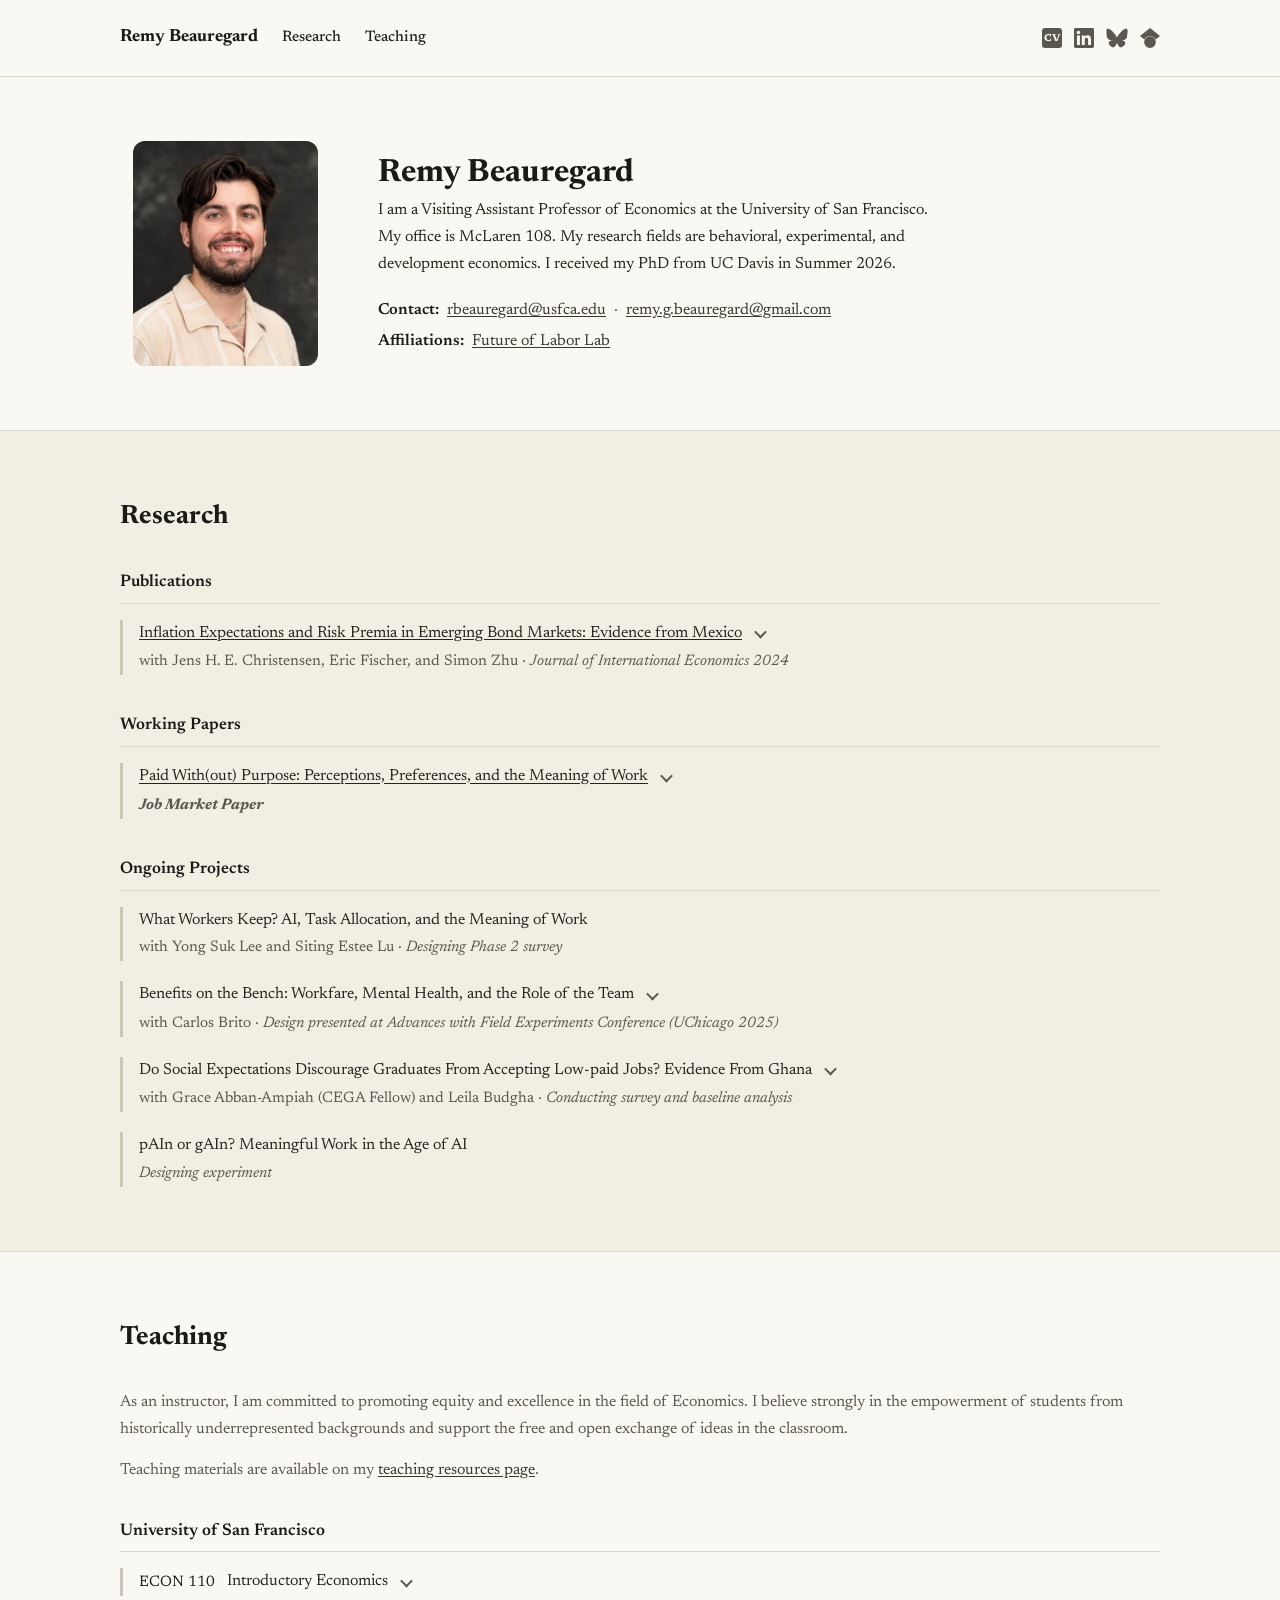
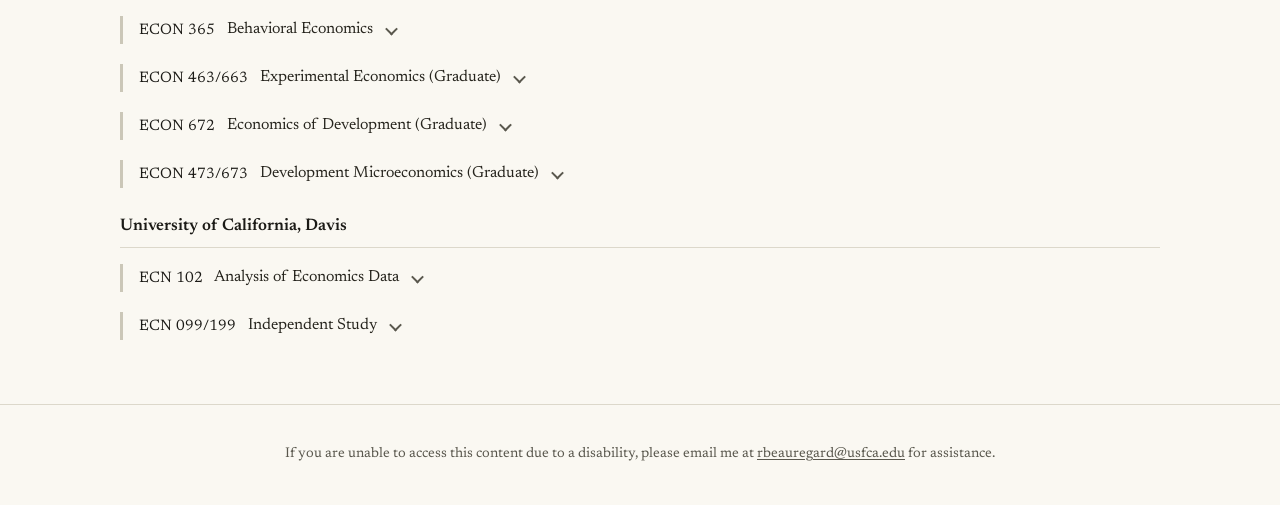
==== index.html @ 4b03357a "Update JMP title and abstract: Paid With(out) Purpose Co-Authored-By: Claude Opus 5.5 <noreply@anthr" ====
<!DOCTYPE html>
<html lang="en">
  <head>
    <meta charset="UTF-8" />
    <meta name="viewport" content="width=device-width, initial-scale=1.0" />
    <title>Remy Beauregard</title>
    <link rel="preconnect" href="https://fonts.googleapis.com" />
    <link rel="preconnect" href="https://fonts.gstatic.com" crossorigin />
    <link rel="stylesheet" href="https://fonts.googleapis.com/css2?family=Newsreader:ital,wght@0,300;0,400;0,500;0,600;0,700;1,400;1,500&display=swap" />
    <link rel="stylesheet" href="styles.css" />
    <link rel="icon" type="image/x-icon" href="Media/favicon.ico" />
    <link rel="icon" type="image/png" sizes="32x32" href="Media/favicon-32x32.png" />
    <link rel="icon" type="image/png" sizes="16x16" href="Media/favicon-16x16.png" />
    <link rel="apple-touch-icon" sizes="180x180" href="Media/apple-touch-icon.png" />
  </head>
  <body>

    <a class="skip-link" href="#top">Skip to main content</a>

    <header class="site-header">
      <nav class="nav container" aria-label="Primary navigation">
        <a class="nav-name" href="#top">Remy Beauregard</a>
        <ul class="nav-links">
          <li><a href="#research">Research</a></li>
          <li><a href="#teaching">Teaching</a></li>
        </ul>
        <div class="nav-actions">
          <a href="cv.html" class="icon-link icon-link-text" aria-label="CV (HTML)" title="CV">CV</a>
          <a href="https://www.linkedin.com/in/rebeauregard/"
             target="_blank" rel="noopener noreferrer"
             aria-label="LinkedIn" class="icon-link" title="LinkedIn">
            <svg xmlns="http://www.w3.org/2000/svg" viewBox="0 0 24 24" fill="currentColor" width="20" height="20" aria-hidden="true">
              <path d="M20.447 20.452h-3.554v-5.569c0-1.328-.027-3.037-1.852-3.037-1.853 0-2.136 1.445-2.136 2.939v5.667H9.351V9h3.414v1.561h.046c.477-.9 1.637-1.85 3.37-1.85 3.601 0 4.267 2.37 4.267 5.455v6.286zM5.337 7.433c-1.144 0-2.063-.926-2.063-2.065 0-1.138.92-2.063 2.063-2.063 1.14 0 2.064.925 2.064 2.063 0 1.139-.925 2.065-2.064 2.065zm1.782 13.019H3.555V9h3.564v11.452zM22.225 0H1.771C.792 0 0 .774 0 1.729v20.542C0 23.227.792 24 1.771 24h20.451C23.2 24 24 23.227 24 22.271V1.729C24 .774 23.2 0 22.222 0h.003z"/>
            </svg>
          </a>
          <a href="https://bsky.app/profile/rebeau.bsky.social"
             target="_blank" rel="noopener noreferrer"
             aria-label="Bluesky" class="icon-link" title="Bluesky">
            <svg xmlns="http://www.w3.org/2000/svg" viewBox="0 0 600 530" fill="currentColor" width="22" height="20" aria-hidden="true">
              <path d="m135.72 44.03c66.496 49.921 138.02 151.14 164.28 205.46 26.262-54.316 97.782-155.54 164.28-205.46 47.98-36.021 125.72-63.892 125.72 24.795 0 17.712-10.155 148.79-16.111 170.07-20.703 73.984-96.144 92.854-163.25 81.433 117.3 19.964 147.14 86.091 82.697 152.22-122.39 125.59-175.91-31.511-189.63-71.766-2.514-7.3797-3.6904-10.832-3.7077-7.8964-0.0174-2.9357-1.1937 0.51669-3.7077 7.8964-13.714 40.255-67.233 197.36-189.63 71.766-64.444-66.128-34.605-132.26 82.697-152.22-67.108 11.421-142.55-7.4491-163.25-81.433-5.9562-21.282-16.111-152.36-16.111-170.07 0-88.687 77.742-60.816 125.72-24.795z"/>
            </svg>
          </a>
          <a href="https://scholar.google.com/citations?user=FvOiEfsAAAAJ"
             target="_blank" rel="noopener noreferrer"
             aria-label="Google Scholar" class="icon-link" title="Google Scholar">
            <svg xmlns="http://www.w3.org/2000/svg" viewBox="0 0 24 24" fill="currentColor" width="20" height="20" aria-hidden="true">
              <path d="M5.242 13.769L0 9.5 12 0l12 9.5-5.242 4.269C17.548 11.249 14.978 9.5 12 9.5c-2.977 0-5.548 1.748-6.758 4.269zM12 10a7 7 0 1 0 0 14 7 7 0 0 0 0-14z"/>
            </svg>
          </a>
        </div>
      </nav>
    </header>

    <main id="top">

      <section id="about" class="section">
        <div class="container profile-layout">
          <div class="profile-photo-wrap">
            <img src="Media/Remy%20Beauregard.jpg" alt="Studio headshot of Remy Beauregard, a young man with wavy dark brown hair and a dark beard, smiling at the camera, wearing a cream striped collared shirt against a mottled gray backdrop" class="profile-img" />
          </div>
          <div class="profile-bio">
            <h1>Remy Beauregard</h1>
            <p>
             I am a Visiting Assistant Professor of Economics at the University of San Francisco. My office is McLaren 108. My research fields are behavioral, experimental, and development economics. I received my PhD from UC Davis in Summer 2026.</p>
            <div class="contact-block">
              <p class="contact-line">
                <span class="contact-label">Contact:</span>
                <a href="mailto:rbeauregard@usfca.edu" aria-label="Email rbeauregard@usfca.edu">rbeauregard@usfca.edu</a>
                <span class="contact-sep" aria-hidden="true">&middot;</span>
                <a href="mailto:remy.g.beauregard@gmail.com" aria-label="Email remy.g.beauregard@gmail.com">remy.g.beauregard@gmail.com</a>
              </p>
              <p class="contact-line">
                <span class="contact-label">Affiliations:</span>
                <a href="https://www.folab.org/" target="_blank" rel="noopener noreferrer">Future of Labor Lab</a>
              </p>
            </div>
          </div>
        </div>
      </section>

      <!-- ── Research ── -->
      <section id="research" class="section alt">
        <div class="container">
          <h2>Research</h2>

          <div class="paper-group">
            <h3>Publications</h3>
            <ul class="paper-list">
              <li class="paper">
                <p class="paper-title">
                  <a href="https://www.sciencedirect.com/science/article/abs/pii/S0022199624000886"
                     target="_blank" rel="noopener noreferrer">Inflation Expectations and Risk Premia in Emerging Bond Markets: Evidence from Mexico</a>
                  <button class="abstract-toggle" title="Expand" aria-label="Expand abstract" aria-expanded="false" aria-controls="abstract-jie">&#9660;</button>
                </p>
                <p class="paper-details">
                  with Jens H.&thinsp;E. Christensen, Eric Fischer, and Simon Zhu  &middot;
                  <em>Journal of International Economics 2024</em>
                </p>
                <p class="paper-abstract" id="abstract-jie" hidden>To study inflation expectations and associated risk premia in emerging bond markets, we provide estimates for Mexico based on an arbitrage-free dynamic term structure model of nominal and real bond prices that accounts for their liquidity risk. Beyond documenting the existence of large and weakly correlated liquidity premia in nominal and real bond prices, our results indicate that long-term inflation expectations in Mexico are well anchored close to the Bank of Mexico’s inflation target. Furthermore, Mexican inflation risk premia are larger and more volatile than those in Canada and the United States. </p>
              </li>
            </ul>
          </div>

          <div class="paper-group">
            <h3>Working Papers</h3>
            <ul class="paper-list">
              <li class="paper">
                <p class="paper-title">
                  <a href="https://papers.ssrn.com/sol3/papers.cfm?abstract_id=5676482"
                     target="_blank" rel="noopener noreferrer">Paid With(out) Purpose: Perceptions, Preferences, and the Meaning of Work</a>
                  <button class="abstract-toggle" title="Expand" aria-label="Expand abstract" aria-expanded="false" aria-controls="abstract-jmp">&#9660;</button>
                </p>
                <p class="paper-details">
                  <em><strong>Job Market Paper</strong></em>
                </p>
                <div class="paper-abstract" id="abstract-jmp" hidden>
                  <p>Many workers value meaningful work and are willing to give up pay for it, but it is not yet known whether a worker's perception of how meaningful a task is can identify the workers who value meaning. I conduct an online experiment with 832 US workers that measures perceptions of work meaning separately from preferences over it. I offer two framings of the same image description task, elicit meaningfulness at the worker-task level, and classify workers by the pay and meaning their choices forgo in incentivized choice rounds. I find that among workers who rank the two tasks strictly, 35.4% make choices consistent with placing no weight on meaning, 17.2% with placing no weight on pay, and 43.9% with valuing both. Perceptions do not cleanly identify these preferences: pay-maximizers and mixed incentive-types, who differ in whether they ever give up pay for meaning, rate both tasks indistinguishably, and meaning-maximizers rate the prosocially framed task no higher than pay-maximizers. Across four randomly assigned work rounds, assigning workers the task rated more meaningful on average leads to quite different conclusions than each worker's own report of meaning, and in exploratory analyses by incentive type, the relationship between perceived meaning and output does not differ between workers who value meaning and pay-maximizers. These results suggest that perceptions of and preferences for work meaning are distinct, and that designs relying on average ratings of meaning may misestimate the effects of meaningful work.</p>
                </div>
              </li>
            </ul>
          </div>

          <div class="paper-group">
            <h3>Ongoing Projects</h3>
            <ul class="paper-list">
              <li class="paper">
                <p class="paper-title">
                   What Workers Keep? AI, Task Allocation, and the Meaning of Work
                </p>
               <p class="paper-details">
                with Yong Suk Lee and Siting Estee Lu &middot; <em>Designing Phase 2 survey</em>
               </p>
              </li>
              <li class="paper">
                <p class="paper-title">
                  Benefits on the Bench: Workfare, Mental Health, and the Role of the Team
                  <button class="abstract-toggle" title="Expand" aria-label="Expand abstract" aria-expanded="false" aria-controls="abstract-bench">&#9660;</button>
                </p>
                <p class="paper-details">
                  with Carlos Brito &middot; <em> Design presented at Advances with Field Experiments Conference (UChicago 2025)
                  </em>
                </p>
                <div class="paper-abstract" id="abstract-bench" hidden>
                  <p>Recent studies have found large positive effects of working compared to pure cash transfers on various measures of mental health for labor demand-constrained populations. We hypothesize that some such benefits could stem from belonging to and training with a team even if one is not ultimately selected to work, which we term as "being on the bench". This study proposes a novel field experiment to investigate the effects of being placed on the bench by a randomized employment lottery for forcibly displaced Venezuelan migrants in Roraima, a Brazilian border state. This population is understood to have both high unemployment and job-seeking as well as poor mental health, making them both appropriate and necessary to study. Similar to previous studies, we also include a cash transfer treatment arm and pure control for comparison.</p>
                </div>
              </li>
              <li class="paper">
                <p class="paper-title">
                  Do Social Expectations Discourage Graduates From Accepting Low-paid Jobs? Evidence From Ghana
                  <button class="abstract-toggle" title="Expand" aria-label="Expand abstract" aria-expanded="false" aria-controls="abstract-ghana">&#9660;</button>
                </p>
                <p class="paper-details">
                    with Grace Abban-Ampiah (CEGA Fellow) and Leila Budgha &middot; <em>Conducting survey and baseline analysis</em>
                </p>
                <div class="paper-abstract" id="abstract-ghana" hidden>
                  <p>High unemployment rates among tertiary-educated people pose challenges in low and middle income countries, particularly affecting graduates in Sub-Saharan African countries. This study specifically examines the role of social norms and how they affect Ghanaian business school graduates' willingness to take low-paid jobs as potential stepping stones to better career opportunities. We use surveys and interviews to inform a future randomized controlled trial aimed at modifying graduates' misconceptions and at increasing acceptance of low-paid employment. The findings should guide universities and policymakers to mitigate social pressures and help graduates navigate the labor market.</p>
                </div>
              </li>
              <li class="paper">
                <p class="paper-title">
                  pAIn or gAIn? Meaningful Work in the Age of AI
                </p>
                <p class="paper-details">
                  <em>Designing experiment</em>
                </p>
              </li>
            </ul>
          </div>
        </div>
      </section>

      <!-- ── Teaching ── -->
      <section id="teaching" class="section">
        <div class="container">
          <h2>Teaching</h2>
          <p class="teaching-statement">As an instructor, I am committed to promoting equity and excellence in the field of Economics. I believe strongly in the empowerment of students from historically underrepresented backgrounds and support the free and open exchange of ideas in the classroom.</p>
          <p class="teaching-statement">Teaching materials are available on my <a href="https://remybeauregard.com/Teaching/">teaching resources page</a>.</p>
          <div class="course-group">
            <h3>University of San Francisco</h3>
            <ul class="course-list">
              <li class="course">
                <p class="course-title">
                  <span class="course-code">ECON 110</span>
                  <span class="course-name">Introductory Economics</span>
                  <button class="abstract-toggle" data-label="course description" title="Expand" aria-label="Expand course description" aria-expanded="false" aria-controls="course-econ110">&#9660;</button>
                </p>
                <div class="course-abstract" id="course-econ110" hidden>
                  <p>This course serves as a comprehensive introduction to a diverse array of economic principles, theories, and analytical methodologies, spanning both microeconomics and macroeconomics.</p>
                </div>
              </li>
              <li class="course">
                <p class="course-title">
                  <span class="course-code">ECON 365</span>
                  <span class="course-name">Behavioral Economics</span>
                  <button class="abstract-toggle" data-label="course description" title="Expand" aria-label="Expand course description" aria-expanded="false" aria-controls="course-econ365">&#9660;</button>
                </p>
                <div class="course-abstract" id="course-econ365" hidden>
                  <p>This course is an introduction to behavioral economics. We will study the standard economic model of rational choice alongside evidence from psychology and experimental economics on how people actually make decisions, and ask when and why the two diverge. The course considers choice in four settings. We begin with choice under certainty, where reference points, framing, and seemingly irrelevant options shape decisions in ways the standard model does not predict. We then turn to judgment and choice under risk and uncertainty, where intuitive probability judgments and attitudes toward gains and losses depart from the rules of probability and expected utility theory. Next we study choice over time, including why people procrastinate, struggle to save, and seek out commitment. Finally, we consider strategic interaction, where concerns for fairness and reciprocity lead people away from the predictions of game theory, and close by asking what these departures imply for public policy.</p>
                </div>
              </li>
              <li class="course">
                <p class="course-title">
                  <span class="course-code">ECON 463/663</span>
                  <span class="course-name">Experimental Economics (Graduate)</span>
                  <button class="abstract-toggle" data-label="course description" title="Expand" aria-label="Expand course description" aria-expanded="false" aria-controls="course-econ463">&#9660;</button>
                </p>
                <div class="course-abstract" id="course-econ463" hidden>
                  <p>This course is an introduction to experimental economics for first-year master's students and advanced undergraduates with the goal for every student to leave the course able to design a credible economic experiment from start to finish. The course has three parts. We begin with the logic of the experimental method: why randomization identifies causal effects, how laboratory and field experiments differ, and how induced values and salient incentives give the experimenter control over the economic environment. We then turn to the practical work of design: writing instructions, choosing a sample size, randomizing, deciding between within-subject and between-subject comparisons, and meeting our ethical and institutional obligations to participants. Finally, we survey what experiments have taught us about markets, individual choice, strategic interaction, and development, and close by asking when experimental results replicate and generalize beyond the setting that produced them.</p>
                </div>
              </li>
              <li class="course">
                <p class="course-title">
                  <span class="course-code">ECON 672</span>
                  <span class="course-name">Economics of Development (Graduate)</span>
                  <button class="abstract-toggle" data-label="course description" title="Expand" aria-label="Expand course description" aria-expanded="false" aria-controls="course-econ672">&#9660;</button>
                </p>
                <div class="course-abstract" id="course-econ672" hidden>
                  <p>This course is an introduction to development economics at the graduate level. We will read and discuss research from across the field to understand both the questions development economists ask and the methods they use to answer them. The course considers development at both the macro and micro level. We begin with aggregate macroeconomic patterns: why income differences across countries are so large and so persistent, and what happens to output and the distribution of income as economies structurally transform. We then turn to the microfoundations of markets, institutions, and household decisions that produce these aggregate patterns, and to the programs and policies designed to address them.</p>
                </div>
              </li>
              <li class="course">
                <p class="course-title">
                  <span class="course-code">ECON 473/673</span>
                  <span class="course-name">Development Microeconomics (Graduate)</span>
                  <button class="abstract-toggle" data-label="course description" title="Expand" aria-label="Expand course description" aria-expanded="false" aria-controls="course-econ673">&#9660;</button>
                </p>
                <div class="course-abstract" id="course-econ673" hidden>
                  <p>This course is an introduction to microeconomic theory for development, designed for first-year master's students and advanced undergraduates. We build and solve the classic models economists use to understand how households and firms in low-income countries produce, consume, invest, and protect themselves against risk when markets are missing or imperfect, and we read empirical research that tests each model's predictions. The course has three parts. We begin with the farm household and the markets for land and labor, asking why contracts such as sharecropping exist and how insecure property rights shape investment. We then turn to capital and firms: credit markets under asymmetric information, the returns to capital and management in small firms, smoothing consumption in the face of risk, and the difficulty of saving. Finally, we study investment decisions inside households and communities, including technology adoption, bargaining within the household, schooling, and migration.</p>
                </div>
              </li>
            </ul>
          </div>

          <div class="course-group">
            <h3>University of California, Davis</h3>
            <ul class="course-list">
              <li class="course">
                <p class="course-title">
                  <span class="course-code">ECN 102</span>
                  <span class="course-name">Analysis of Economics Data</span>
                  <button class="abstract-toggle" data-label="course description" title="Expand" aria-label="Expand course description" aria-expanded="false" aria-controls="course-ecn102">&#9660;</button>
                </p>
                <div class="course-abstract" id="course-ecn102" hidden>
                  <p>This course aims to provide both a theoretical and applied understanding of how variables and the relationships between variables are visualized and analyzed in Economics. We will use standard statistical software <em>Stata</em> to read, clean, visualize, and analyze data. The course serves as a bridge between introductory statistics courses and more advanced courses in Econometrics (e.g. ECN 140, 141, 142).</p>
                </div>
              </li>
              <li class="course">
                <p class="course-title">
                  <span class="course-code">ECN 099/199</span>
                  <span class="course-name">Independent Study</span>
                  <button class="abstract-toggle" data-label="course description" title="Expand" aria-label="Expand course description" aria-expanded="false" aria-controls="course-ecn099">&#9660;</button>
                </p>
                <div class="course-abstract" id="course-ecn099" hidden>
                  <p>Undergraduate lower- and upper-division independent study in economics: supervised research projects, directed readings, and individual study developed with a faculty member or graduate student.</p>
                </div>
              </li>
            </ul>
          </div>
        </div>
      </section>

    </main>

    <footer class="footer">
      <div class="container">
        <p>
          If you are unable to access this content due to a disability, please email me at  <a href="mailto:rbeauregard@usfca.edu" aria-label="Email rbeauregard@usfca.edu for accessibility assistance">rbeauregard@usfca.edu</a> for assistance.
        </p>
      </div>
    </footer>

  <script>
    document.querySelectorAll('.abstract-toggle').forEach(btn => {
      btn.addEventListener('click', () => {
        const expanded = btn.getAttribute('aria-expanded') === 'true';
        const label = btn.dataset.label || 'abstract';
        btn.setAttribute('aria-expanded', String(!expanded));
        btn.title = expanded ? 'Expand' : 'Collapse';
        btn.setAttribute('aria-label', (expanded ? 'Expand ' : 'Collapse ') + label);
        document.getElementById(btn.getAttribute('aria-controls')).hidden = expanded;
      });
    });
  </script>
  </body>
</html>
---- styles.css ----
:root {
  /* Monochromatic "warm paper & ink" palette — minimal / scholarly look */
  --navy: #1b1a16;          /* ink: headings, nav name, course code */
  --primary: #3a382f;       /* links & interactive accent (warm dark gray) */
  --primary-hover: #000000; /* link / interactive hover */
  --text: #26241d;          /* body ink (warm near-black) */
  --muted: #5a584e;         /* secondary text — ~6.7:1 on paper (WCAG AA) */
  --bg: #faf8f2;            /* warm paper */
  --bg-alt: #f1eee4;        /* deeper paper for alternating sections */
  --border: #dcd8cb;        /* warm hairline border */
  --blue-tint: #eae7db;     /* subtle chip/badge background (kept monochrome) */
  --blue-mid: #cbc7b8;      /* accent rule / left border (kept monochrome) */
}

*, *::before, *::after {
  box-sizing: border-box;
}

/* ── Skip Navigation (WCAG 2.4.1) ── */
.skip-link {
  position: absolute;
  top: -999px;
  left: 0;
  background: var(--navy);
  color: #ffffff;
  padding: 0.5rem 1rem;
  z-index: 100;
  font-size: 0.875rem;
  text-decoration: none;
  border-radius: 0 0 4px 0;
}
.skip-link:focus {
  top: 0;
}

/* ── Focus Indicators (WCAG 2.4.7) ── */
:focus-visible {
  outline: 3px solid var(--primary);
  outline-offset: 3px;
  border-radius: 2px;
}

body {
  margin: 0;
  font-family: 'Newsreader', 'Iowan Old Style', 'Palatino Linotype', Georgia, 'Times New Roman', serif;
  color: var(--text);
  background: var(--bg);
  line-height: 1.7;
  font-size: 1rem;
}

a {
  color: var(--primary);
  text-decoration: underline;
  text-underline-offset: 2px;
}

a:hover {
  text-decoration: underline;
}

.container {
  width: min(1040px, 92%);
  margin: 0 auto;
}

/* ── Header & Nav ── */

.site-header {
  background: var(--bg);
  border-bottom: 1px solid var(--border);
  position: sticky;
  top: 0;
  z-index: 10;
}

.nav {
  display: flex;
  align-items: center;
  gap: 1.5rem;
  padding: 1rem 0;
}

.nav-name {
  font-weight: 700;
  font-size: 1.1rem;
  color: var(--navy);
  text-decoration: none;
  white-space: nowrap;
  letter-spacing: normal;
  flex-shrink: 0;
}

.nav-name:hover {
  color: var(--primary);
  text-decoration: none;
}

.nav-links {
  list-style: none;
  display: flex;
  gap: 1.5rem;
  margin: 0;
  padding: 0;
  flex: 1;
}

.nav-links a {
  color: var(--text);
  font-size: 0.95rem;
  font-weight: 500;
  text-decoration: none;
  display: inline-flex;
  align-items: center;
  min-height: 44px;
}

.nav-links a:hover {
  color: var(--primary);
  text-decoration: none;
}

.nav-actions {
  display: flex;
  align-items: center;
  gap: 0.75rem;
  flex-shrink: 0;
}

.icon-link {
  display: flex;
  align-items: center;
  color: var(--muted);
  text-decoration: none;
  transition: color 0.15s;
}

.icon-link:hover {
  color: var(--primary);
  text-decoration: none;
}

/* Filled text block in the icon row — --bg (#faf8f2) on --muted (#5a584e) ≈ 6.7:1 (WCAG AA) */
.icon-link-text {
  justify-content: center;
  width: 20px;
  height: 20px;
  /* 3px top / 0 bottom nudges the all-caps glyphs onto the optical centre */
  padding: 3px 0 0;
  background: var(--muted);
  color: var(--bg);
  border-radius: 3px;
  font-size: 0.62rem;
  font-weight: 700;
  letter-spacing: 0.02em;
  line-height: 1;
  transition: background-color 0.15s, color 0.15s;
}

/* Hover: --bg (#faf8f2) on --primary (#3a382f) ≈ 11.4:1 (WCAG AA/AAA) */
.icon-link-text:hover {
  background: var(--primary);
  color: var(--bg);
}


/* ── Sections ── */

.section {
  padding: 4rem 0;
}

.section h2 {
  font-size: 1.65rem;
  font-weight: 700;
  margin: 0 0 1.75rem;
  color: var(--navy);
  letter-spacing: normal;
}

.paper-abstract {
  margin: 0.5rem 0 0;
  font-size: 1rem;
  color: var(--text);
}

.alt {
  background: var(--bg-alt);
  border-top: 1px solid var(--border);
  border-bottom: 1px solid var(--border);
}

/* ── About / Profile ── */

.profile-layout {
  display: grid;
  grid-template-columns: 210px 1fr;
  gap: 3rem;
  align-items: center;
}

.profile-photo-wrap {
  display: flex;
  justify-content: center;
}

.profile-photo-placeholder {
  width: 185px;
  height: 225px;
  border-radius: 0.75rem;
  background: var(--blue-tint);
  border: 2px dashed var(--blue-mid);
  display: flex;
  align-items: center;
  justify-content: center;
  color: var(--primary);
  font-size: 2.25rem;
  font-weight: 700;
  letter-spacing: 0.05em;
  user-select: none;
}

.profile-img {
  width: 185px;
  height: 225px;
  object-fit: cover;
  /* Bias the crop upward so there is background above the head, not a
     centred crop that clips the hairline */
  object-position: 50% 30%;
  border-radius: 0.75rem;
  display: block;
}

.profile-bio h1 {
  font-size: 2rem;
  font-weight: 700;
  margin: 0 0 0.25rem;
  color: var(--navy);
  letter-spacing: normal;
  line-height: 1.2;
}

.title-line {
  color: var(--muted);
  font-size: 1rem;
  margin: 0 0 1.25rem;
}

.profile-bio p {
  margin: 0 0 0.9rem;
  max-width: 64ch;
}

.contact-block {
  margin-top: 1.25rem;
}

.profile-bio .contact-line {
  display: flex;
  flex-wrap: wrap;
  align-items: center;
  gap: 0.5rem;
  margin: 0 0 0.4rem;
  font-size: 1rem;
  line-height: 1.5;
}

.profile-bio .contact-line:last-child {
  margin-bottom: 0;
}

.contact-label {
  color: var(--navy);
  font-weight: 600;
}

.contact-sep {
  color: var(--muted);
}

/* ── Research ── */

.paper-group {
  margin-bottom: 2.25rem;
}

.paper-group:last-child {
  margin-bottom: 0;
}

.paper-group h3 {
  font-size: 1.05rem;
  font-weight: 600;
  color: var(--navy);
  border-bottom: 1px solid var(--border);
  padding-bottom: 0.4rem;
  margin: 0 0 1rem;
}

.paper-list {
  list-style: none;
  padding: 0;
  margin: 0;
  display: flex;
  flex-direction: column;
  gap: 1.25rem;
}

.paper {
  padding-left: 1rem;
  border-left: 3px solid var(--blue-mid);
}

.paper-title {
  font-weight: normal;
  margin: 0 0 0.1rem;
  font-size: 1rem;
}

.paper-title a {
  color: var(--text);
  text-decoration: underline;
  text-underline-offset: 2px;
}

.paper-title a:hover {
  color: var(--primary);
}

.paper-details {
  margin: 0;
  font-size: 0.95rem;
  color: var(--muted);
}

/* Chip-style link sitting alongside the status labels in .paper-details
   (e.g. "Online Appendix"). Colour contrast: var(--primary) #3a382f on
   var(--blue-tint) #eae7db is 9.5:1, and #ffffff on #3a382f is 11.8:1 for the
   hover/focus state, so both states clear WCAG 2.1 AA (4.5:1) and AAA (7:1).
   The chip is also underlined on hover/focus, so it is not distinguished by
   colour alone (WCAG 1.4.1). Focus ring comes from the global :focus-visible
   rule above. */
.paper-badge {
  display: inline-block;
  margin-left: 0.4rem;
  padding: 0.05rem 0.45rem;
  font-family: inherit;
  font-size: 0.8rem;
  font-style: normal;
  font-weight: 600;
  line-height: 1.6;
  white-space: nowrap;
  color: var(--primary);
  background: var(--blue-tint);
  border: 1px solid var(--blue-mid);
  border-radius: 3px;
  text-decoration: none;
}

.paper-badge:hover,
.paper-badge:focus-visible {
  color: #ffffff;
  background: var(--primary);
  border-color: var(--primary);
  text-decoration: underline;
  text-underline-offset: 2px;
}

.paper-abstract {
  margin: 0.5rem 0 0;
  font-size: 1rem;
  color: var(--text);
}

.abstract-toggle {
  background: none;
  border: none;
  -webkit-appearance: none;
  appearance: none;
  cursor: pointer;
  color: var(--muted);
  font-size: 0; /* hide ▼ character; chevron drawn via ::after */
  padding: 0 0.3rem;
  vertical-align: middle;
  min-height: 1.75rem;
  min-width: 1.75rem;
  display: inline-flex;
  align-items: center;
  justify-content: center;
}

.abstract-toggle::after {
  content: '';
  display: block;
  width: 9px;
  height: 9px;
  border-right: 2px solid currentColor;
  border-bottom: 2px solid currentColor;
  transform: rotate(45deg) translate(-1px, -1px);
  transition: transform 0.2s ease;
  flex-shrink: 0;
}

.abstract-toggle[aria-expanded="true"]::after {
  transform: rotate(-135deg) translate(-1px, -1px);
}

.abstract-toggle:hover {
  color: var(--primary);
}

/* ── Teaching ── */

.teaching-statement {
  color: var(--muted);
  margin: 0 0 0.9rem;
}

/* Keep the 2rem gap only before the course list, not between the paragraphs */
.teaching-statement:last-of-type {
  margin-bottom: 2rem;
}

.course-group {
  margin-bottom: 1.5rem;
}

.course-group:last-child {
  margin-bottom: 0;
}

.course-group h3 {
  font-size: 1.05rem;
  font-weight: 600;
  color: var(--navy);
  border-bottom: 1px solid var(--border);
  padding-bottom: 0.4rem;
  margin: 0 0 1rem;
}

.course-list {
  list-style: none;
  padding: 0;
  margin: 0;
  display: flex;
  flex-direction: column;
  gap: 1.25rem;
}

.course {
  padding-left: 1rem;
  border-left: 3px solid var(--blue-mid);
}

.course-title {
  margin: 0;
}

.course-code {
  font-weight: normal;
  font-size: 0.95rem;
  color: var(--navy);
  white-space: nowrap;
  margin-right: 0.5rem;
}

.course-name {
  font-size: 1rem;
}

.course-abstract {
  margin: 0.5rem 0 0;
  font-size: 1rem;
  color: var(--text);
}

.course-abstract p {
  margin: 0 0 0.5rem;
}

.course-abstract p:last-child {
  margin-bottom: 0;
}

/* ── Footer ── */

.footer {
  border-top: 1px solid var(--border);
  padding: 1.5rem 0;
  text-align: center;
  color: var(--muted);
  font-size: 0.875rem;
}

.footer a {
  color: var(--muted);
  text-decoration: underline;
  text-underline-offset: 2px;
}

.footer a:hover {
  color: var(--primary);
}

/* ── Responsive ── */

@media (max-width: 720px) {
  .nav {
    flex-wrap: wrap;
    gap: 0.5rem;
    padding: 0.75rem 0;
  }

  .nav-name {
    flex: 1 1 auto;
  }

  .nav-links {
    order: 3;
    flex-wrap: wrap;
    gap: 0.75rem;
    width: 100%;
  }

  .nav-actions {
    order: 2;
  }

  .profile-layout {
    grid-template-columns: 1fr;
    gap: 1.75rem;
  }

  .profile-photo-wrap {
    justify-content: flex-start;
  }
}
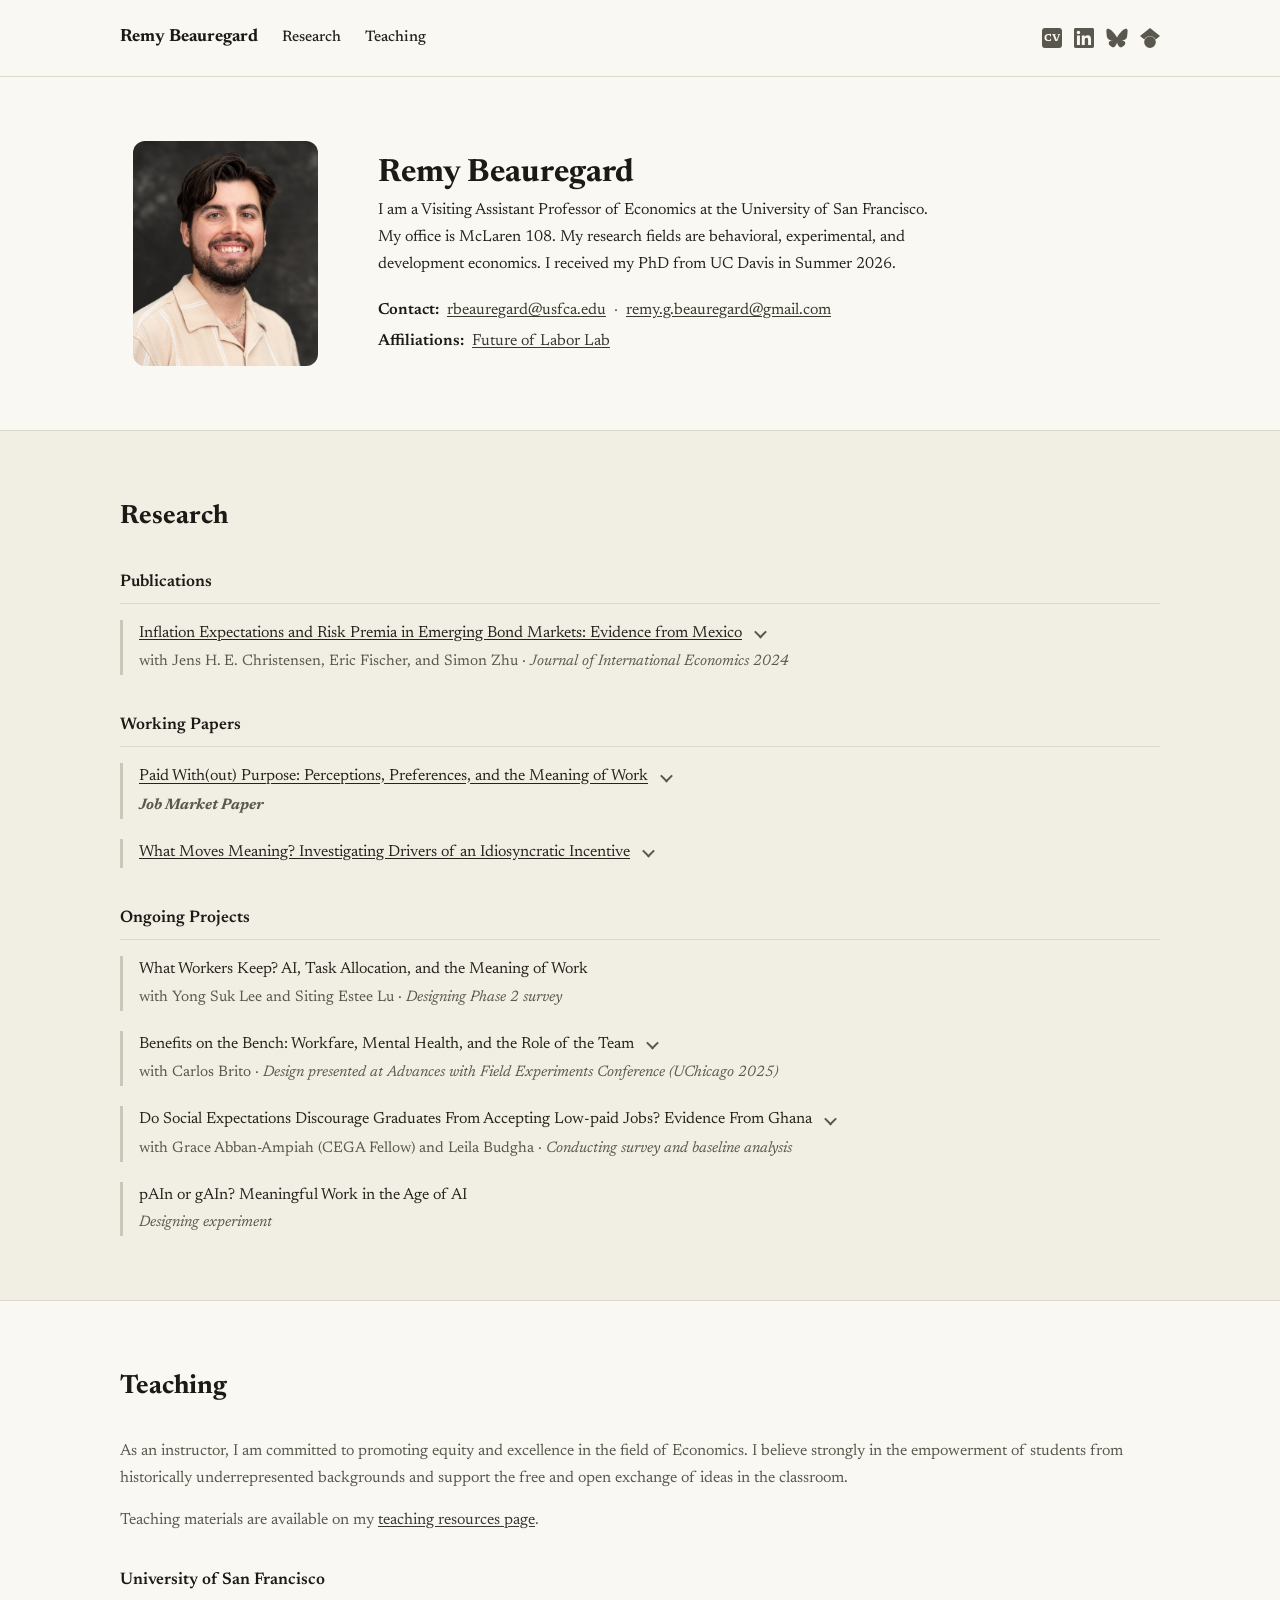
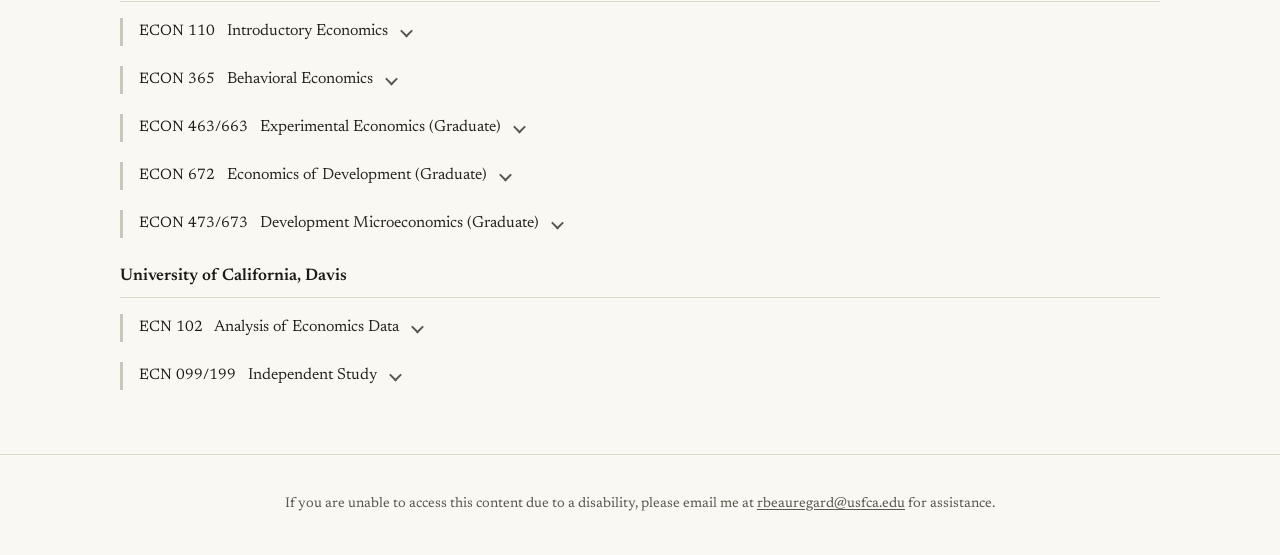
==== commit a30cb841: "Add What Moves Meaning to working papers Co-Authored-By: Claude Opus 5.5 <noreply@anthropic.com>" ====
--- a/index.html
+++ b/index.html
@@ -117,6 +117,16 @@
                   <p>Many workers value meaningful work and are willing to give up pay for it, but it is not yet known whether a worker's perception of how meaningful a task is can identify the workers who value meaning. I conduct an online experiment with 832 US workers that measures perceptions of work meaning separately from preferences over it. I offer two framings of the same image description task, elicit meaningfulness at the worker-task level, and classify workers by the pay and meaning their choices forgo in incentivized choice rounds. I find that among workers who rank the two tasks strictly, 35.4% make choices consistent with placing no weight on meaning, 17.2% with placing no weight on pay, and 43.9% with valuing both. Perceptions do not cleanly identify these preferences: pay-maximizers and mixed incentive-types, who differ in whether they ever give up pay for meaning, rate both tasks indistinguishably, and meaning-maximizers rate the prosocially framed task no higher than pay-maximizers. Across four randomly assigned work rounds, assigning workers the task rated more meaningful on average leads to quite different conclusions than each worker's own report of meaning, and in exploratory analyses by incentive type, the relationship between perceived meaning and output does not differ between workers who value meaning and pay-maximizers. These results suggest that perceptions of and preferences for work meaning are distinct, and that designs relying on average ratings of meaning may misestimate the effects of meaningful work.</p>
                 </div>
               </li>
+              <li class="paper">
+                <p class="paper-title">
+                  <a href="https://papers.ssrn.com/abstract=6664038"
+                     target="_blank" rel="noopener noreferrer">What Moves Meaning? Investigating Drivers of an Idiosyncratic Incentive</a>
+                  <button class="abstract-toggle" title="Expand" aria-label="Expand abstract" aria-expanded="false" aria-controls="abstract-wmm">&#9660;</button>
+                </p>
+                <div class="paper-abstract" id="abstract-wmm" hidden>
+                  <p>I develop an online experiment with 832 participants on Prolific to examine how five light-touch interventions, drawing on two distinct approaches, information emphasizing the social importance of a task and prompts asking workers to generate their own reasons for a task's importance or to reflect on what they personally find meaningful, affect the subjective experience of work. Each intervention is randomized against a no-intervention arm within the data collection waves in which it was fielded. No intervention detectably moves the average perceived meaningfulness of either task, perceived difficulty, satisfaction, mood, or the incentives workers reveal in paid choices: all ten estimated effects on before-working meaningfulness are positive, but none is significant at the 5% level, and pooled across interventions the effects are bounded below the difference in rated meaning between the two task framings. In exploratory analyses by incentive type, the positive estimates are concentrated among workers whose paid choices reveal that they value meaning, and these estimates are smaller after working. Together, these findings suggest that perceived work meaning is difficult to move with brief prompts, and that any gains are likely to be concentrated among workers who already value meaning.</p>
+                </div>
+              </li>
             </ul>
           </div>
 
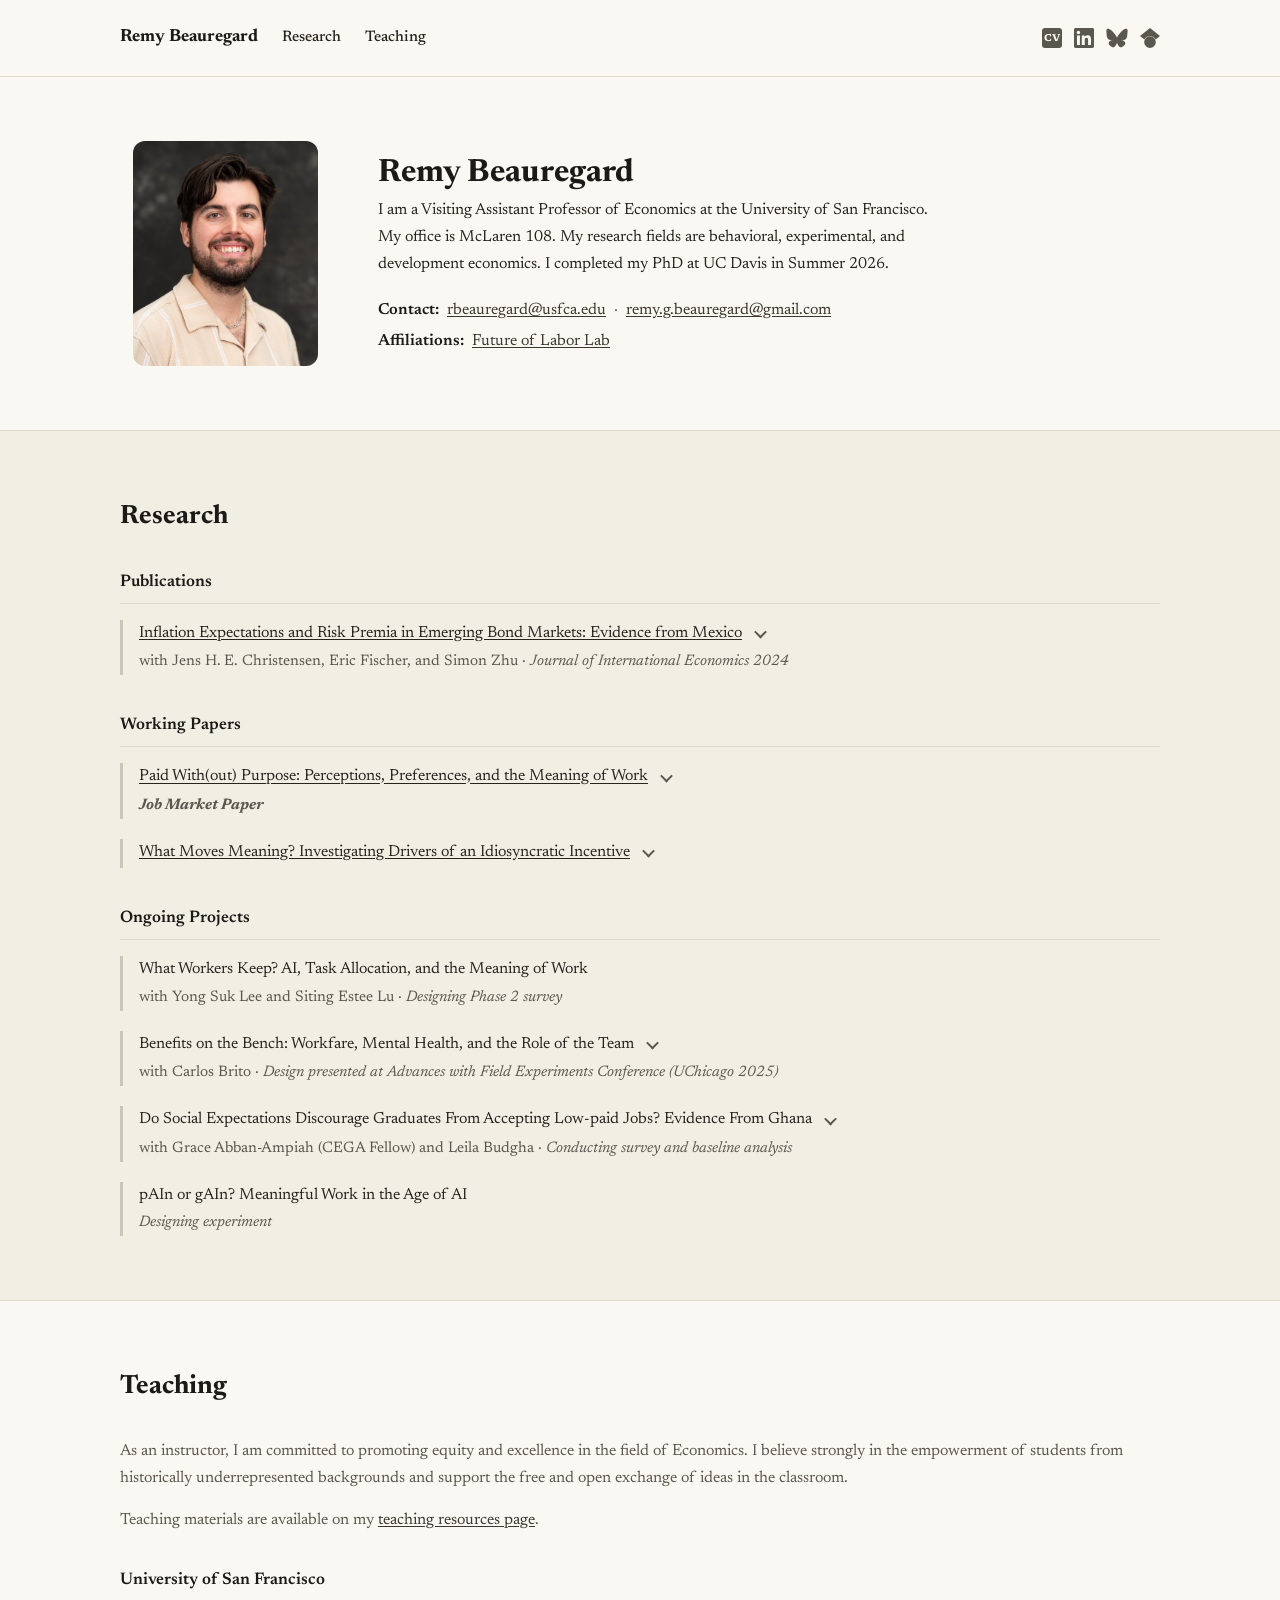
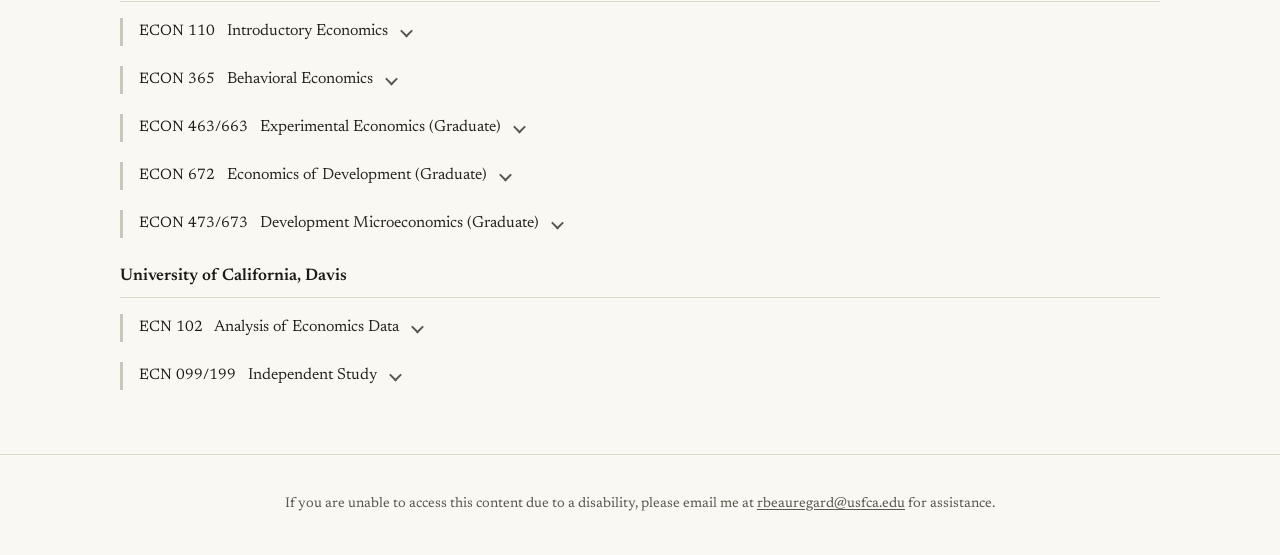
==== commit b31c2ad5: "." ====
--- a/index.html
+++ b/index.html
@@ -61,7 +61,7 @@
           <div class="profile-bio">
             <h1>Remy Beauregard</h1>
             <p>
-             I am a Visiting Assistant Professor of Economics at the University of San Francisco. My office is McLaren 108. My research fields are behavioral, experimental, and development economics. I received my PhD from UC Davis in Summer 2026.</p>
+             I am a Visiting Assistant Professor of Economics at the University of San Francisco. My office is McLaren 108. My research fields are behavioral, experimental, and development economics. I completed my PhD at UC Davis in Summer 2026.</p>
             <div class="contact-block">
               <p class="contact-line">
                 <span class="contact-label">Contact:</span>
@@ -114,7 +114,7 @@
                   <em><strong>Job Market Paper</strong></em>
                 </p>
                 <div class="paper-abstract" id="abstract-jmp" hidden>
-                  <p>Many workers value meaningful work and are willing to give up pay for it, but it is not yet known whether a worker's perception of how meaningful a task is can identify the workers who value meaning. I conduct an online experiment with 832 US workers that measures perceptions of work meaning separately from preferences over it. I offer two framings of the same image description task, elicit meaningfulness at the worker-task level, and classify workers by the pay and meaning their choices forgo in incentivized choice rounds. I find that among workers who rank the two tasks strictly, 35.4% make choices consistent with placing no weight on meaning, 17.2% with placing no weight on pay, and 43.9% with valuing both. Perceptions do not cleanly identify these preferences: pay-maximizers and mixed incentive-types, who differ in whether they ever give up pay for meaning, rate both tasks indistinguishably, and meaning-maximizers rate the prosocially framed task no higher than pay-maximizers. Across four randomly assigned work rounds, assigning workers the task rated more meaningful on average leads to quite different conclusions than each worker's own report of meaning, and in exploratory analyses by incentive type, the relationship between perceived meaning and output does not differ between workers who value meaning and pay-maximizers. These results suggest that perceptions of and preferences for work meaning are distinct, and that designs relying on average ratings of meaning may misestimate the effects of meaningful work.</p>
+                  <p>Work meaning has emerged as a key nonmonetary incentive for workers, but how best to design and target meaningful work is not yet well understood. In an online experiment in which 832 US workers rate two framings of the same task, choose between them at randomized pay, and then work on randomly assigned tasks, I test whether perceptions of work meaning identify workers who value it. Two results stand out. First, perceptions do not identify preferences: over a third of workers who rate one task above the other never give up pay for meaning, yet they rate both tasks no differently from workers who trade off pay against meaning. Second, assigning the task rated more meaningful on average versus using each worker's own rating yields estimates of opposite sign for output quantity and time spent. Designs relying on reported or average meaning may therefore misidentify both who values meaningful work and its effects.</p>
                 </div>
               </li>
               <li class="paper">
@@ -124,7 +124,7 @@
                   <button class="abstract-toggle" title="Expand" aria-label="Expand abstract" aria-expanded="false" aria-controls="abstract-wmm">&#9660;</button>
                 </p>
                 <div class="paper-abstract" id="abstract-wmm" hidden>
-                  <p>I develop an online experiment with 832 participants on Prolific to examine how five light-touch interventions, drawing on two distinct approaches, information emphasizing the social importance of a task and prompts asking workers to generate their own reasons for a task's importance or to reflect on what they personally find meaningful, affect the subjective experience of work. Each intervention is randomized against a no-intervention arm within the data collection waves in which it was fielded. No intervention detectably moves the average perceived meaningfulness of either task, perceived difficulty, satisfaction, mood, or the incentives workers reveal in paid choices: all ten estimated effects on before-working meaningfulness are positive, but none is significant at the 5% level, and pooled across interventions the effects are bounded below the difference in rated meaning between the two task framings. In exploratory analyses by incentive type, the positive estimates are concentrated among workers whose paid choices reveal that they value meaning, and these estimates are smaller after working. Together, these findings suggest that perceived work meaning is difficult to move with brief prompts, and that any gains are likely to be concentrated among workers who already value meaning.</p>
+                  <p>I develop an online experiment with 832 participants on Prolific to examine how five light-touch interventions, drawing on two distinct approaches, affect the subjective experience of work. These include information emphasizing the social importance of a task and prompts asking workers to generate their own reasons for a task's importance or to reflect on what they personally find meaningful. No intervention detectably moves the average perceived meaningfulness of either task, perceived difficulty, satisfaction, mood, or the incentives workers reveal in paid choices. In exploratory analyses by incentive type, I find positive estimates for meaning concentrated among workers whose paid choices reveal that they value work meaning. Together, these findings suggest that perceived work meaning is difficult to move with brief prompts, but that any gains are likely to be concentrated among workers who already value meaning.</p>
                 </div>
               </li>
             </ul>
@@ -205,7 +205,7 @@
                   <button class="abstract-toggle" data-label="course description" title="Expand" aria-label="Expand course description" aria-expanded="false" aria-controls="course-econ365">&#9660;</button>
                 </p>
                 <div class="course-abstract" id="course-econ365" hidden>
-                  <p>This course is an introduction to behavioral economics. We will study the standard economic model of rational choice alongside evidence from psychology and experimental economics on how people actually make decisions, and ask when and why the two diverge. The course considers choice in four settings. We begin with choice under certainty, where reference points, framing, and seemingly irrelevant options shape decisions in ways the standard model does not predict. We then turn to judgment and choice under risk and uncertainty, where intuitive probability judgments and attitudes toward gains and losses depart from the rules of probability and expected utility theory. Next we study choice over time, including why people procrastinate, struggle to save, and seek out commitment. Finally, we consider strategic interaction, where concerns for fairness and reciprocity lead people away from the predictions of game theory, and close by asking what these departures imply for public policy.</p>
+                  <p>This course is an introduction to behavioral economics. We will study the standard economic model of rational choice alongside evidence from psychology and experimental economics on how people actually make decisions, and ask when and why the two diverge. We begin with choice under certainty, where reference points, framing, and seemingly irrelevant options shape decisions in ways the standard model does not predict. We then turn to judgment and choice under risk and uncertainty, where intuitive probability judgments and attitudes toward gains and losses depart from the rules of probability and expected utility theory. We close by asking what these departures imply for the scope and limits of economic models of human behavior.</p>
                 </div>
               </li>
               <li class="course">
@@ -215,7 +215,7 @@
                   <button class="abstract-toggle" data-label="course description" title="Expand" aria-label="Expand course description" aria-expanded="false" aria-controls="course-econ463">&#9660;</button>
                 </p>
                 <div class="course-abstract" id="course-econ463" hidden>
-                  <p>This course is an introduction to experimental economics for first-year master's students and advanced undergraduates with the goal for every student to leave the course able to design a credible economic experiment from start to finish. The course has three parts. We begin with the logic of the experimental method: why randomization identifies causal effects, how laboratory and field experiments differ, and how induced values and salient incentives give the experimenter control over the economic environment. We then turn to the practical work of design: writing instructions, choosing a sample size, randomizing, deciding between within-subject and between-subject comparisons, and meeting our ethical and institutional obligations to participants. Finally, we survey what experiments have taught us about markets, individual choice, strategic interaction, and development, and close by asking when experimental results replicate and generalize beyond the setting that produced them.</p>
+                  <p>This course is an introduction to experimental economics for first-year master's students and advanced undergraduates with the goal for every student to leave the course able to design a credible economic experiment from start to finish. We begin with the logic of the experimental method: why randomization identifies causal effects, how laboratory and field experiments differ, and how induced values and salient incentives give the experimenter control over the economic environment. We then turn to the practical work of design: writing instructions, choosing a sample size, randomizing, deciding between within-subject and between-subject comparisons, and meeting our ethical and institutional obligations to participants. Finally, we survey what experiments have taught us about markets, individual choice, strategic interaction, and development, and close by asking when experimental results replicate and generalize beyond the setting that produced them.</p>
                 </div>
               </li>
               <li class="course">
@@ -235,7 +235,7 @@
                   <button class="abstract-toggle" data-label="course description" title="Expand" aria-label="Expand course description" aria-expanded="false" aria-controls="course-econ673">&#9660;</button>
                 </p>
                 <div class="course-abstract" id="course-econ673" hidden>
-                  <p>This course is an introduction to microeconomic theory for development, designed for first-year master's students and advanced undergraduates. We build and solve the classic models economists use to understand how households and firms in low-income countries produce, consume, invest, and protect themselves against risk when markets are missing or imperfect, and we read empirical research that tests each model's predictions. The course has three parts. We begin with the farm household and the markets for land and labor, asking why contracts such as sharecropping exist and how insecure property rights shape investment. We then turn to capital and firms: credit markets under asymmetric information, the returns to capital and management in small firms, smoothing consumption in the face of risk, and the difficulty of saving. Finally, we study investment decisions inside households and communities, including technology adoption, bargaining within the household, schooling, and migration.</p>
+                  <p>This course is an introduction to microeconomic theory for development, designed for first-year master's students and advanced undergraduates. We build and solve the classic models economists use to understand how households and firms in low-income countries produce, consume, invest, and protect themselves against risk when markets are missing or imperfect, and we read empirical research that tests each model's predictions. We begin with the farm household and the markets for land and labor, asking why contracts such as sharecropping exist and how insecure property rights shape investment. We then turn to capital and firms: credit markets under asymmetric information, the returns to capital and management in small firms, smoothing consumption in the face of risk, and the difficulty of saving. Finally, we study investment decisions inside households and communities, including technology adoption, bargaining within the household, schooling, and migration.</p>
                 </div>
               </li>
             </ul>
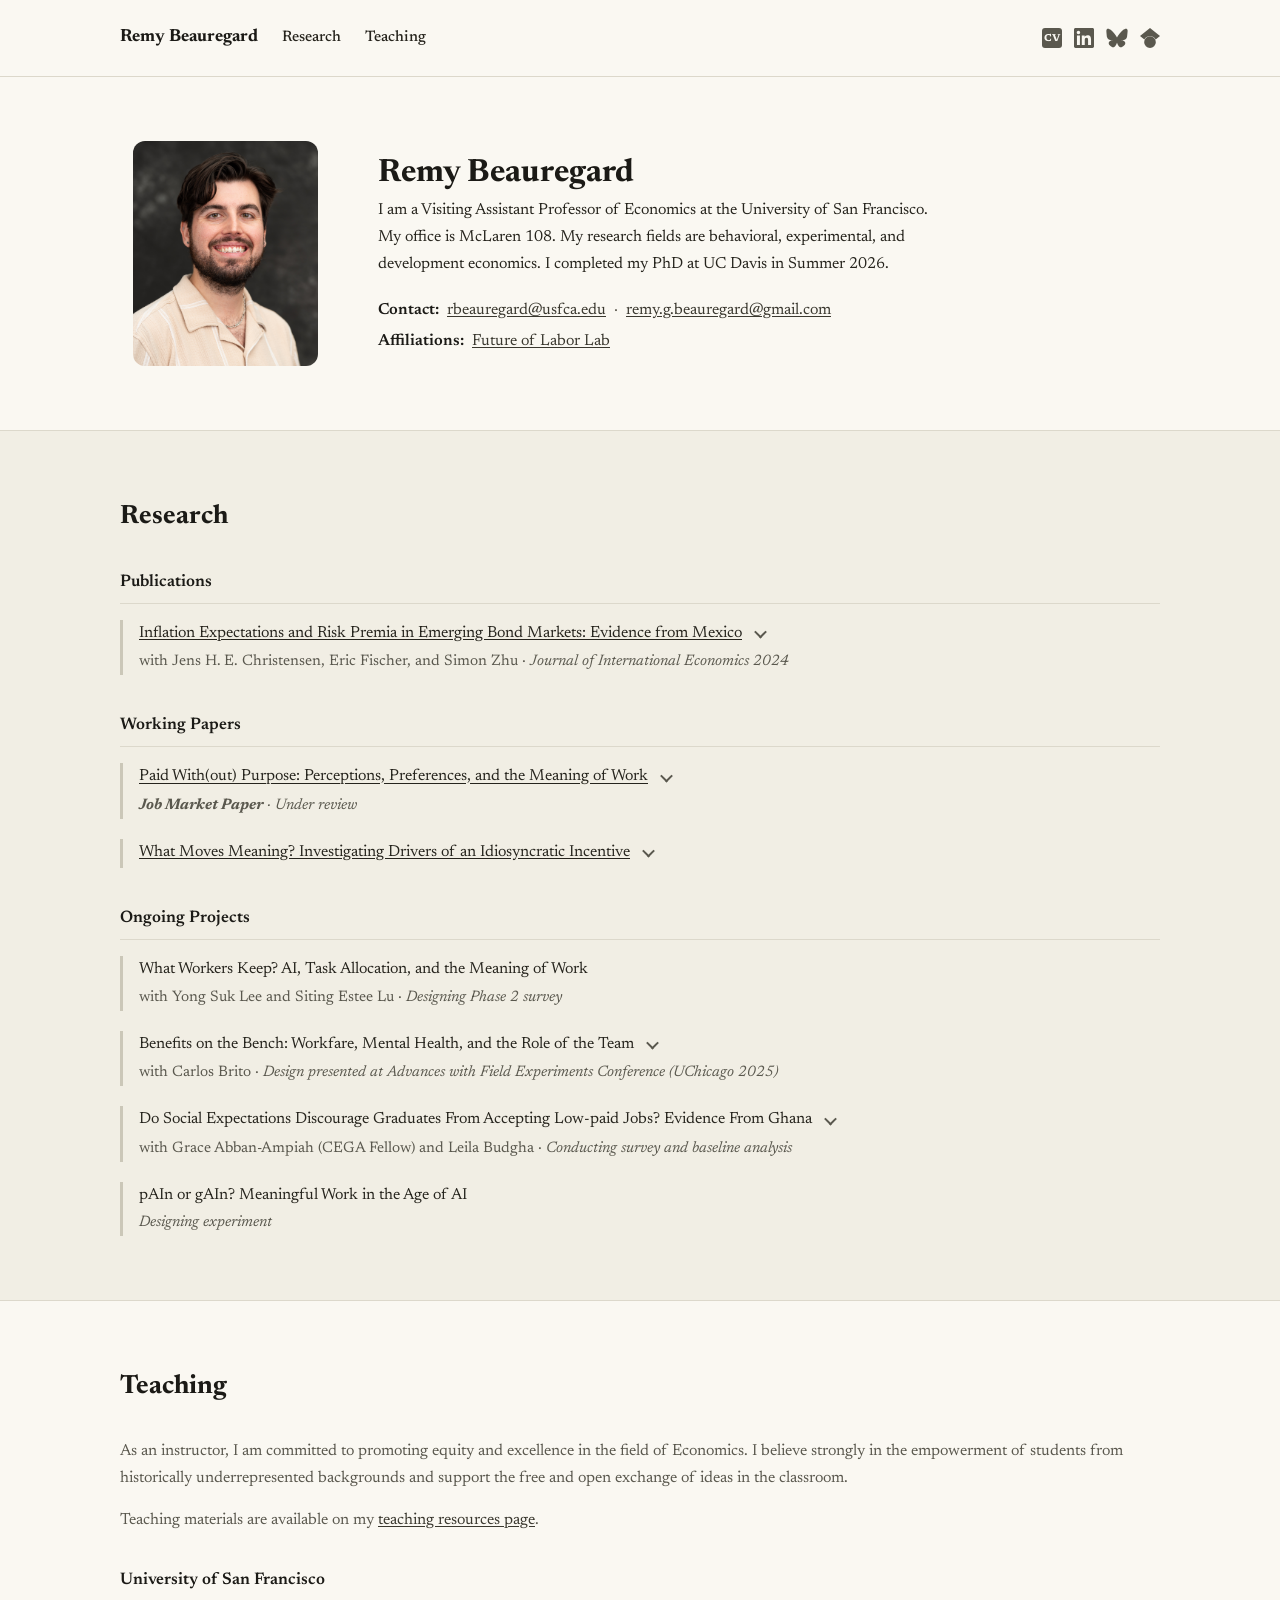
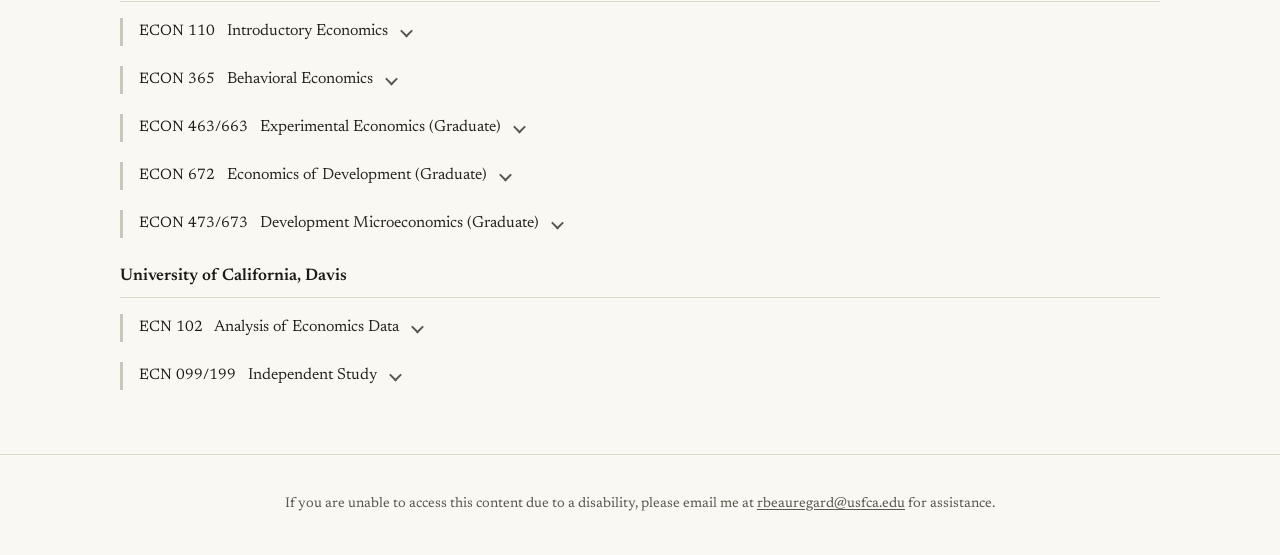
==== commit f5daf7c7: "." ====
--- a/index.html
+++ b/index.html
@@ -111,7 +111,7 @@
                   <button class="abstract-toggle" title="Expand" aria-label="Expand abstract" aria-expanded="false" aria-controls="abstract-jmp">&#9660;</button>
                 </p>
                 <p class="paper-details">
-                  <em><strong>Job Market Paper</strong></em>
+                  <em><strong>Job Market Paper</strong> &middot; Under review</em>
                 </p>
                 <div class="paper-abstract" id="abstract-jmp" hidden>
                   <p>Work meaning has emerged as a key nonmonetary incentive for workers, but how best to design and target meaningful work is not yet well understood. In an online experiment in which 832 US workers rate two framings of the same task, choose between them at randomized pay, and then work on randomly assigned tasks, I test whether perceptions of work meaning identify workers who value it. Two results stand out. First, perceptions do not identify preferences: over a third of workers who rate one task above the other never give up pay for meaning, yet they rate both tasks no differently from workers who trade off pay against meaning. Second, assigning the task rated more meaningful on average versus using each worker's own rating yields estimates of opposite sign for output quantity and time spent. Designs relying on reported or average meaning may therefore misidentify both who values meaningful work and its effects.</p>
